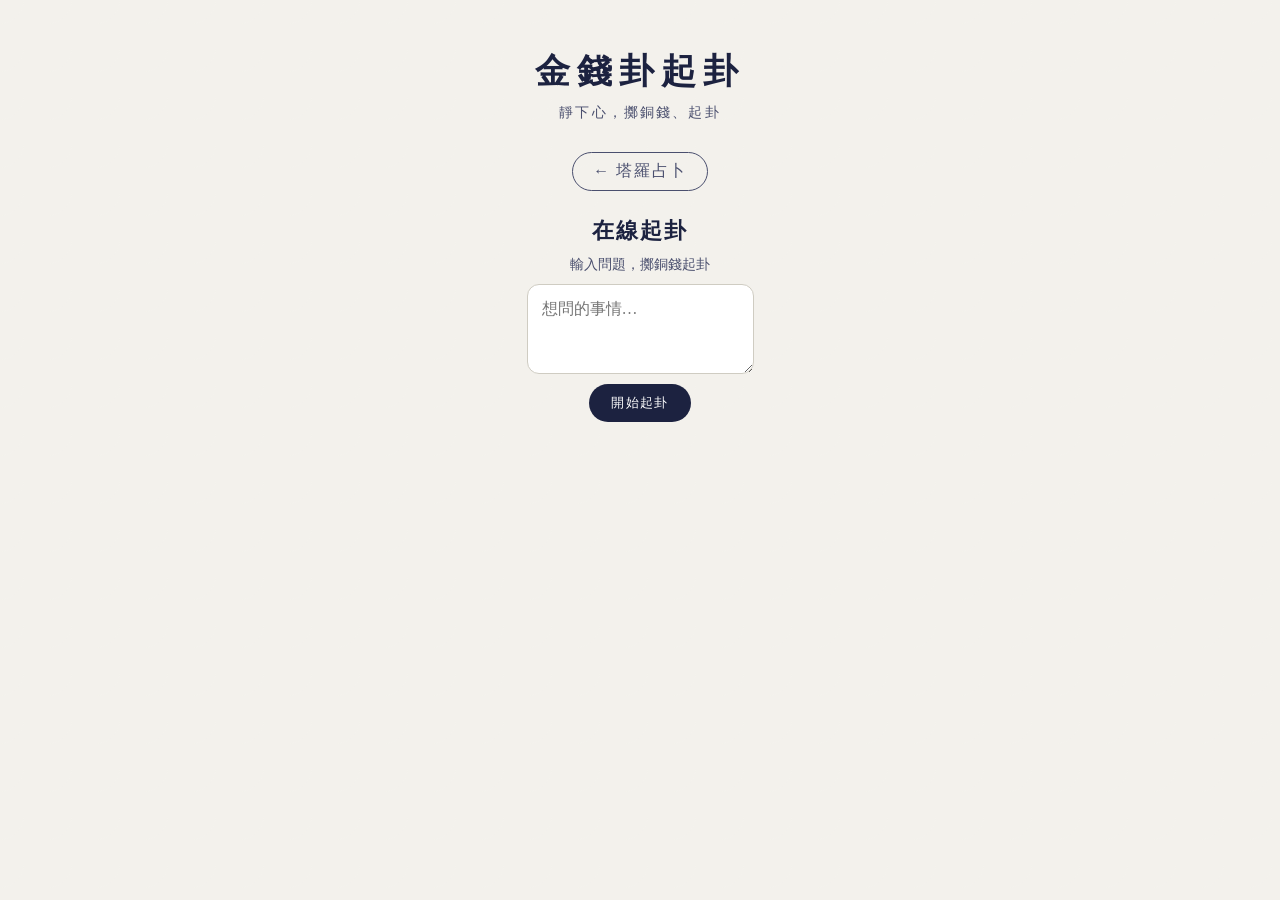
==== iching.html @ 3b67a800 "Split tarot and I-Ching into separate pages with a jump button 塔羅/易經 are distinct features, so give " ====
<!DOCTYPE html>
<html lang="zh-Hant">
<head>
<meta charset="UTF-8" />
<meta name="viewport" content="width=device-width, initial-scale=1.0" />
<title>金錢卦起卦</title>
<link rel="stylesheet" href="css/style.css" />
</head>
<body>

  <header class="site-header">
    <h1 class="site-title">金錢卦起卦</h1>
    <p class="site-subtitle">靜下心，擲銅錢、起卦</p>
    <a href="index.html" class="mode-btn page-switch">← 塔羅占卜</a>
  </header>

  <main class="table" id="iching-section">

    <div id="iching-form">
      <section class="iching-input">
        <h2 class="section-heading">在線起卦</h2>
        <p class="iching-hint">輸入問題，擲銅錢起卦</p>
        <textarea id="iching-question" class="iching-textarea" placeholder="想問的事情…" maxlength="80"></textarea>
        <button id="btn-iching-cast" class="tool-btn" type="button">開始起卦</button>
      </section>
    </div>

    <section id="iching-result" class="iching-result hidden"></section>

  </main>

  <script src="js/iching-data.js"></script>
  <script src="js/iching.js"></script>
</body>
</html>
---- css/style.css ----
:root {
  --bg: #f3f1ec;
  --ink: #1c2240;
  --ink-soft: #4a4f6e;
  --gold: #b8923f;
  --card-w: 90px;
  --card-h: 153px;
}

* { box-sizing: border-box; }

body {
  margin: 0;
  min-height: 100vh;
  background-color: var(--bg);
  background-image:
    radial-gradient(circle at 0 0, transparent 23px, var(--bg) 24px),
    radial-gradient(circle at 48px 48px, transparent 23px, var(--bg) 24px),
    radial-gradient(circle at 0 48px, transparent 23px, var(--bg) 24px),
    radial-gradient(circle at 48px 0, transparent 23px, var(--bg) 24px);
  background-size: 48px 48px;
  background-color: #eae7df;
  color: var(--ink);
  font-family: "Noto Serif TC", "Georgia", serif;
  display: flex;
  flex-direction: column;
  align-items: center;
}

.site-header {
  text-align: center;
  margin-top: 48px;
}

.site-title {
  font-size: 2.2rem;
  letter-spacing: 0.2em;
  margin: 0;
}

.site-subtitle {
  color: var(--ink-soft);
  letter-spacing: 0.15em;
  font-size: 0.9rem;
  margin-top: 8px;
}

.table {
  width: 100%;
  max-width: 1100px;
  display: flex;
  flex-direction: column;
  align-items: center;
  padding: 24px 16px 80px;
}

.toolbar {
  display: flex;
  align-items: center;
  gap: 12px;
  margin: 32px 0;
  flex-wrap: wrap;
  justify-content: center;
}

.tool-btn {
  font-family: inherit;
  letter-spacing: 0.1em;
  background: var(--ink);
  color: #fff;
  border: none;
  padding: 10px 22px;
  border-radius: 999px;
  cursor: pointer;
  transition: transform 0.15s ease, background 0.15s ease;
}

.tool-btn:hover { background: var(--gold); }
.tool-btn:active { transform: scale(0.96); }
.tool-btn:disabled {
  background: #c9c7c0;
  cursor: not-allowed;
}

.draw-count {
  color: var(--ink-soft);
  font-size: 0.9rem;
  letter-spacing: 0.08em;
}

.deck-area {
  display: flex;
  flex-direction: column;
  align-items: center;
  min-height: 220px;
  justify-content: center;
}

.deck-stack {
  position: relative;
  width: var(--card-w);
  height: var(--card-h);
}

.deck-stack.hidden { display: none; }

.deck-stack .stack-card {
  position: absolute;
  top: 0; left: 0;
  width: var(--card-w);
  height: var(--card-h);
  border-radius: 8px;
  overflow: hidden;
  box-shadow: 0 2px 6px rgba(0,0,0,0.25);
  transition: transform 0.35s ease;
}

.deck-stack .stack-card img {
  width: 100%; height: 100%; object-fit: cover;
}

.deck-stack.shuffling .stack-card {
  animation: shuffle-jitter 0.25s ease-in-out infinite;
}

@keyframes shuffle-jitter {
  0%   { transform: translate(0, 0) rotate(0deg); }
  25%  { transform: translate(-6px, -3px) rotate(-4deg); }
  50%  { transform: translate(5px, 2px) rotate(3deg); }
  75%  { transform: translate(-4px, 3px) rotate(-2deg); }
  100% { transform: translate(0, 0) rotate(0deg); }
}

.deck-hint {
  margin-top: 18px;
  color: var(--ink-soft);
  font-size: 0.85rem;
  letter-spacing: 0.1em;
}

.fan-area {
  position: relative;
  width: 100%;
  height: 260px;
  margin: 24px 0 8px;
  display: flex;
  justify-content: center;
}

.fan-area.hidden { display: none; }

.fan-card {
  position: absolute;
  bottom: 0;
  left: 50%;
  width: var(--card-w);
  height: var(--card-h);
  margin-left: calc(var(--card-w) / -2);
  border-radius: 8px;
  overflow: hidden;
  box-shadow: 0 2px 5px rgba(0,0,0,0.2);
  cursor: pointer;
  transform-origin: bottom center;
  transition: transform 0.2s ease, box-shadow 0.2s ease;
  perspective: 800px;
}

.fan-card:hover {
  box-shadow: 0 6px 14px rgba(0,0,0,0.3);
  z-index: 50 !important;
}

.fan-card.drawn {
  pointer-events: none;
  opacity: 0;
  transition: opacity 0.3s ease;
}

.fan-card-inner {
  position: relative;
  width: 100%; height: 100%;
  transform-style: preserve-3d;
  transition: transform 0.6s ease;
}

.fan-card.flipping .fan-card-inner {
  transform: rotateY(180deg);
}

.fan-card-face {
  position: absolute;
  top: 0; left: 0;
  width: 100%; height: 100%;
  backface-visibility: hidden;
  border-radius: 8px;
  overflow: hidden;
}

.fan-card-face img { width: 100%; height: 100%; object-fit: cover; }

.fan-card-face.front { transform: rotateY(180deg); }

.drawn-area {
  width: 100%;
  margin-top: 40px;
  text-align: center;
}

.drawn-title {
  font-size: 1rem;
  letter-spacing: 0.2em;
  color: var(--ink-soft);
  font-weight: normal;
  margin-bottom: 16px;
}

.drawn-cards {
  display: flex;
  flex-wrap: wrap;
  gap: 18px;
  justify-content: center;
}

.drawn-card {
  width: 110px;
  text-align: center;
  animation: drawn-pop-in 0.4s ease;
}

.drawn-card img {
  width: 100%;
  border-radius: 8px;
  box-shadow: 0 3px 10px rgba(0,0,0,0.25);
}

.drawn-card .card-label {
  margin-top: 8px;
  font-size: 0.8rem;
  letter-spacing: 0.05em;
  color: var(--ink);
}

@keyframes drawn-pop-in {
  from { opacity: 0; transform: translateY(14px) scale(0.9); }
  to   { opacity: 1; transform: translateY(0) scale(1); }
}

@media (max-width: 600px) {
  :root { --card-w: 62px; --card-h: 106px; }

  .site-header { margin-top: 28px; }
  .site-title { font-size: 1.5rem; letter-spacing: 0.12em; }
  .site-subtitle { font-size: 0.78rem; }

  .table { padding: 12px 10px 56px; }

  .toolbar { gap: 8px; margin: 20px 0; }
  .tool-btn {
    padding: 11px 16px;
    font-size: 0.85rem;
    flex: 1 1 auto;
    min-width: 0;
  }
  .draw-count {
    width: 100%;
    text-align: center;
    order: 10;
    font-size: 0.8rem;
  }

  .fan-area { height: 190px; margin: 14px 0 4px; }

  .drawn-area { margin-top: 24px; }
  .drawn-cards { gap: 10px; }
  .drawn-card { width: 76px; }
  .drawn-card .card-label { font-size: 0.7rem; }
}

@media (max-width: 380px) {
  :root { --card-w: 50px; --card-h: 86px; }
  .fan-area { height: 150px; }
}

/* larger touch targets on touch devices, no hover state to rely on */
@media (hover: none) {
  .tool-btn { padding: 13px 20px; }
  .fan-card { touch-action: manipulation; }
}

/* ---- 金錢卦起卦 ---- */

.mode-btn {
  font-family: inherit;
  letter-spacing: 0.1em;
  background: transparent;
  color: var(--ink-soft);
  border: 1px solid var(--ink-soft);
  padding: 8px 20px;
  border-radius: 999px;
  cursor: pointer;
  transition: background 0.15s ease, color 0.15s ease;
}

.page-switch {
  display: inline-block;
  text-decoration: none;
  margin-top: 16px;
}

.page-switch:hover {
  background: var(--ink);
  color: #fff;
  border-color: var(--ink);
}

.iching-input {
  width: 100%;
  max-width: 480px;
  display: flex;
  flex-direction: column;
  align-items: center;
  text-align: center;
  gap: 10px;
}

.section-heading {
  margin: 0;
  font-size: 1.4rem;
  letter-spacing: 0.1em;
}

.iching-hint {
  color: var(--ink-soft);
  font-size: 0.85rem;
  margin: 0;
}

.iching-textarea {
  width: 100%;
  min-height: 90px;
  resize: vertical;
  font-family: inherit;
  font-size: 1rem;
  padding: 14px;
  border: 1px solid #cfccc2;
  border-radius: 12px;
  background: #fff;
  color: var(--ink);
}

.iching-result {
  width: 100%;
  max-width: 640px;
  margin-top: 32px;
  display: flex;
  flex-direction: column;
  gap: 24px;
}

.iching-result.hidden { display: none; }

.iching-summary { text-align: center; }
.iching-question, .iching-time {
  color: var(--ink-soft);
  font-size: 0.85rem;
  margin: 2px 0;
}
.iching-title {
  margin: 10px 0 0;
  font-size: 1.6rem;
  color: var(--gold);
  letter-spacing: 0.1em;
}

.yao-table {
  display: flex;
  flex-direction: column;
  border: 1px solid #cfccc2;
  border-radius: 12px;
  overflow: hidden;
  background: #fff;
}

.yao-row {
  display: grid;
  grid-template-columns: 56px 1fr 32px 1fr;
  align-items: center;
  padding: 10px 14px;
  border-bottom: 1px solid #ece9e0;
  gap: 8px;
}
.yao-row:last-child { border-bottom: none; }

.yao-row-header {
  font-size: 0.8rem;
  color: var(--ink-soft);
  letter-spacing: 0.1em;
}

.yao-label {
  font-size: 0.85rem;
  color: var(--ink-soft);
}

.yao-line {
  font-size: 1.1rem;
  letter-spacing: 2px;
}
.yao-line.yin { letter-spacing: normal; }
.yao-line.changed { color: var(--gold); }

.yao-mark {
  color: var(--gold);
  font-size: 0.9rem;
}

.yao-arrow {
  text-align: center;
  color: var(--ink-soft);
}

.iching-judgment {
  background: #fff;
  border: 1px solid #cfccc2;
  border-radius: 12px;
  padding: 16px 18px;
}
.judgment-rule {
  margin: 0 0 8px;
  color: var(--gold);
  font-size: 0.85rem;
  letter-spacing: 0.08em;
}
.judgment-text { margin: 6px 0; line-height: 1.6; }
.judgment-source {
  color: var(--ink-soft);
  font-size: 0.8rem;
  margin-right: 6px;
}

.gua-text-block {
  background: #fff;
  border: 1px solid #cfccc2;
  border-radius: 12px;
  padding: 16px 18px;
}
.gua-text-block h3 {
  margin: 0 0 10px;
  font-size: 1.05rem;
  letter-spacing: 0.05em;
}
.gua-ci { margin: 6px 0; line-height: 1.6; }

.yao-ci-list {
  margin: 10px 0 0;
  padding-left: 1.2em;
  line-height: 1.8;
}
.yao-ci-list li.changing {
  color: var(--gold);
  font-weight: bold;
}
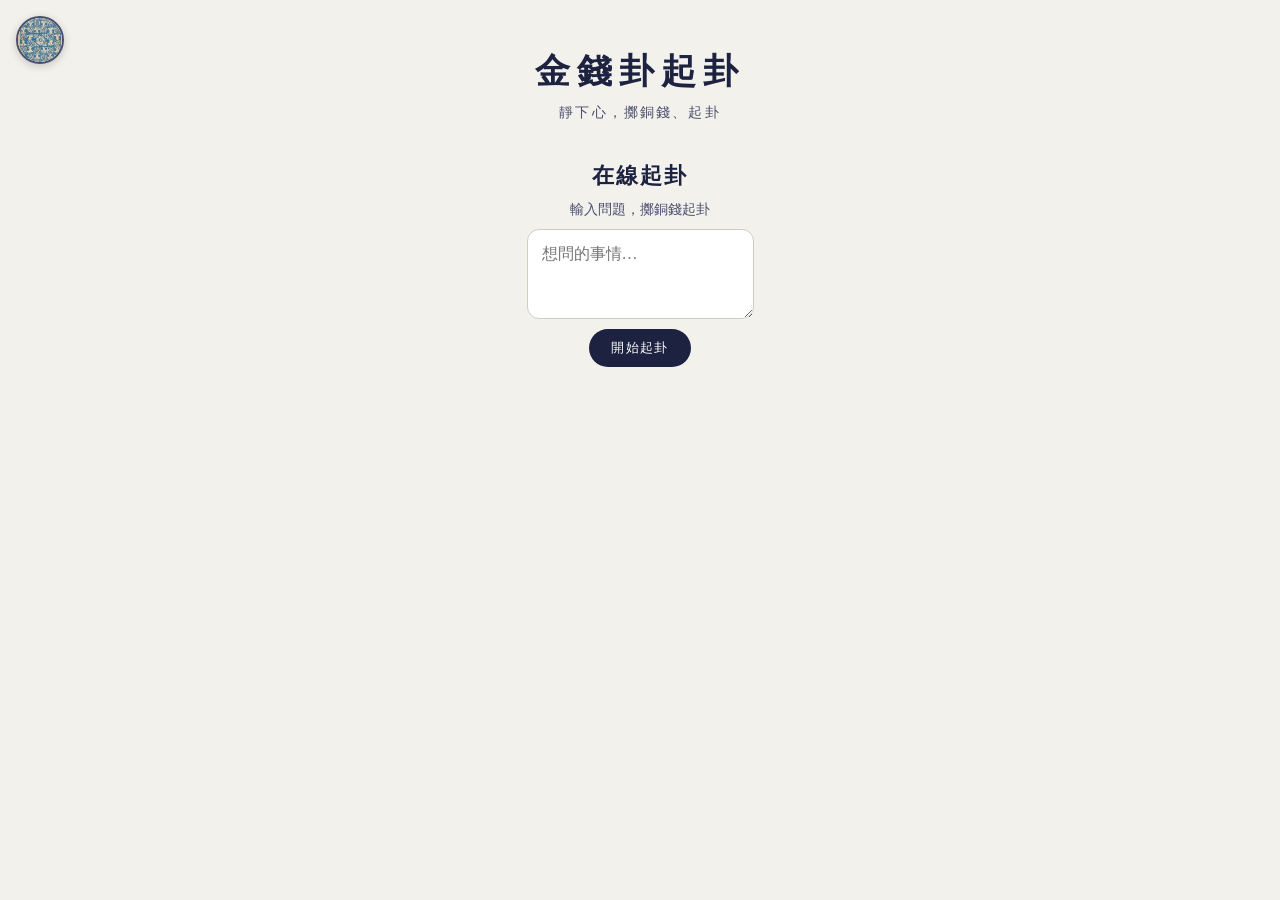
==== commit 32bf4613: "Replace page-switch pill with a small icon button, top-left 塔羅頁顯示銅錢圖示（跳去易經），易經頁顯示塔羅牌背圖示（跳回塔羅）， 固定在畫面" ====
--- a/iching.html
+++ b/iching.html
@@ -8,10 +8,13 @@
 </head>
 <body>
 
+  <a href="index.html" class="page-switch" title="塔羅占卜" aria-label="切換到塔羅占卜">
+    <img src="assets/images/塔羅牌/卡背/經典.jpg" alt="" class="page-switch-icon" />
+  </a>
+
   <header class="site-header">
     <h1 class="site-title">金錢卦起卦</h1>
     <p class="site-subtitle">靜下心，擲銅錢、起卦</p>
-    <a href="index.html" class="mode-btn page-switch">← 塔羅占卜</a>
   </header>
 
   <main class="table" id="iching-section">
--- a/css/style.css
+++ b/css/style.css
@@ -81,6 +81,43 @@
   background: #c9c7c0;
   cursor: not-allowed;
 }
+.tool-btn.active {
+  background: var(--gold);
+  box-shadow: 0 0 0 2px var(--ink) inset;
+}
+
+.tool-btn-secondary {
+  background: transparent;
+  color: var(--ink);
+  box-shadow: 0 0 0 1px var(--ink-soft) inset;
+}
+.tool-btn-secondary:hover { background: #e3e0d8; }
+
+.tarot-submode-switch {
+  display: flex;
+  gap: 10px;
+  margin-top: 28px;
+}
+
+.submode-btn {
+  font-family: inherit;
+  letter-spacing: 0.08em;
+  background: transparent;
+  color: var(--ink-soft);
+  border: none;
+  border-bottom: 2px solid transparent;
+  padding: 6px 4px;
+  cursor: pointer;
+  font-size: 0.95rem;
+}
+
+.submode-btn.active {
+  color: var(--ink);
+  border-bottom-color: var(--gold);
+  font-weight: bold;
+}
+
+.hidden { display: none !important; }
 
 .draw-count {
   color: var(--ink-soft);
@@ -100,7 +137,11 @@
   position: relative;
   width: var(--card-w);
   height: var(--card-h);
-}
+  cursor: grab;
+  touch-action: none;
+}
+
+.deck-stack:active { cursor: grabbing; }
 
 .deck-stack.hidden { display: none; }
 
@@ -200,6 +241,44 @@
 
 .fan-card-face.front { transform: rotateY(180deg); }
 
+.fan-area.fan-disabled .fan-card { pointer-events: none; opacity: 0.55; }
+
+/* 切牌：整副牌攤成一排可點選的牌背，點哪裡就從哪裡切開 */
+.cut-area {
+  width: 100%;
+  max-width: 900px;
+  min-height: 180px;
+  margin: 24px 0;
+  display: flex;
+  align-items: center;
+  justify-content: center;
+  flex-wrap: nowrap;
+  overflow-x: auto;
+  padding: 10px 0;
+}
+
+.cut-area.hidden { display: none; }
+
+.cut-card {
+  flex: 0 0 auto;
+  width: var(--card-w);
+  height: var(--card-h);
+  margin-left: calc(var(--card-w) * -0.78);
+  border-radius: 8px;
+  overflow: hidden;
+  box-shadow: 0 2px 5px rgba(0,0,0,0.2);
+  cursor: pointer;
+  transition: transform 0.15s ease;
+}
+
+.cut-card:first-child { margin-left: 0; }
+
+.cut-card:hover {
+  transform: translateY(-10px);
+}
+
+.cut-card img { width: 100%; height: 100%; object-fit: cover; }
+
 .drawn-area {
   width: 100%;
   margin-top: 40px;
@@ -240,6 +319,89 @@
   color: var(--ink);
 }
 
+.drawn-card.reversed .drawn-card-img { transform: rotate(180deg); }
+
+/* ---- 快速版 ---- */
+
+.quick-setup {
+  text-align: center;
+  margin-top: 40px;
+}
+
+.quick-setup-hint {
+  color: var(--ink-soft);
+  letter-spacing: 0.1em;
+  margin-bottom: 16px;
+}
+
+.quick-count-buttons {
+  display: flex;
+  gap: 10px;
+  justify-content: center;
+  margin-bottom: 18px;
+}
+
+.quick-count-btn {
+  font-family: inherit;
+  letter-spacing: 0.05em;
+  background: transparent;
+  color: var(--ink);
+  border: 1px solid var(--ink-soft);
+  padding: 8px 18px;
+  border-radius: 999px;
+  cursor: pointer;
+}
+
+.quick-count-btn.active {
+  background: var(--ink);
+  color: #fff;
+  border-color: var(--ink);
+}
+
+.quick-count-custom {
+  display: flex;
+  align-items: center;
+  justify-content: center;
+  gap: 10px;
+  color: var(--ink-soft);
+  font-size: 0.85rem;
+}
+
+.quick-count-custom input {
+  width: 60px;
+  padding: 6px 8px;
+  border-radius: 6px;
+  border: 1px solid var(--ink-soft);
+  font-family: inherit;
+  text-align: center;
+}
+
+.quick-table {
+  width: 100%;
+  display: flex;
+  flex-direction: column;
+  align-items: center;
+}
+
+.quick-table.hidden { display: none; }
+
+.quick-more-prompt {
+  margin-top: 24px;
+  text-align: center;
+  color: var(--ink-soft);
+}
+
+.quick-more-prompt.hidden { display: none; }
+
+.quick-more-prompt p { margin-bottom: 12px; }
+
+.quick-more-prompt .tool-btn { margin: 0 6px; }
+
+.quick-restart-btn {
+  display: block;
+  margin: 28px auto 0;
+}
+
 @keyframes drawn-pop-in {
   from { opacity: 0; transform: translateY(14px) scale(0.9); }
   to   { opacity: 1; transform: translateY(0) scale(1); }
@@ -254,12 +416,11 @@
 
   .table { padding: 12px 10px 56px; }
 
-  .toolbar { gap: 8px; margin: 20px 0; }
+  .toolbar { gap: 8px; margin: 20px 0; justify-content: center; }
   .tool-btn {
-    padding: 11px 16px;
+    padding: 11px 14px;
     font-size: 0.85rem;
-    flex: 1 1 auto;
-    min-width: 0;
+    flex: 0 0 auto;
   }
   .draw-count {
     width: 100%;
@@ -289,28 +450,32 @@
 
 /* ---- 金錢卦起卦 ---- */
 
-.mode-btn {
-  font-family: inherit;
-  letter-spacing: 0.1em;
-  background: transparent;
-  color: var(--ink-soft);
-  border: 1px solid var(--ink-soft);
-  padding: 8px 20px;
-  border-radius: 999px;
-  cursor: pointer;
-  transition: background 0.15s ease, color 0.15s ease;
-}
-
 .page-switch {
-  display: inline-block;
-  text-decoration: none;
-  margin-top: 16px;
+  position: fixed;
+  top: 16px;
+  left: 16px;
+  width: 48px;
+  height: 48px;
+  display: block;
+  border-radius: 50%;
+  overflow: hidden;
+  border: 2px solid var(--ink-soft);
+  box-shadow: 0 2px 8px rgba(0,0,0,0.2);
+  background: var(--bg);
+  transition: transform 0.15s ease, border-color 0.15s ease;
+  z-index: 50;
 }
 
 .page-switch:hover {
-  background: var(--ink);
-  color: #fff;
+  transform: scale(1.08);
   border-color: var(--ink);
+}
+
+.page-switch-icon {
+  width: 100%;
+  height: 100%;
+  object-fit: cover;
+  display: block;
 }
 
 .iching-input {
@@ -371,6 +536,91 @@
   color: var(--gold);
   letter-spacing: 0.1em;
 }
+.iching-title.pending {
+  font-size: 1.1rem;
+  color: var(--ink-soft);
+  letter-spacing: 0.2em;
+}
+.iching-title.transformed { margin-top: 12px; }
+
+.iching-stage { display: flex; flex-direction: column; align-items: center; }
+
+.iching-no-change {
+  margin: 10px 0 0;
+  color: var(--ink-soft);
+  font-size: 0.9rem;
+  letter-spacing: 0.1em;
+}
+
+@keyframes pop-in {
+  from { opacity: 0; transform: scale(0.85); }
+  60% { opacity: 1; transform: scale(1.05); }
+  to { opacity: 1; transform: scale(1); }
+}
+.pop-in { animation: pop-in 0.4s ease; }
+
+.coin-tray {
+  display: flex;
+  flex-direction: column;
+  align-items: center;
+  gap: 14px;
+  padding: 18px 0 6px;
+  transition: opacity 0.3s ease;
+}
+.coin-tray.fading { opacity: 0; }
+
+.coin-tray .coins-row {
+  display: flex;
+  gap: 18px;
+}
+
+.coin {
+  width: 52px;
+  height: 52px;
+  position: relative;
+  transform-style: preserve-3d;
+  transition: transform 0.4s ease;
+}
+.coin.spinning { animation: coin-spin 0.3s linear infinite; }
+@keyframes coin-spin {
+  from { transform: rotateY(0deg); }
+  to { transform: rotateY(360deg); }
+}
+
+.coin-face {
+  position: absolute;
+  inset: 0;
+  border-radius: 50%;
+  display: flex;
+  align-items: center;
+  justify-content: center;
+  backface-visibility: hidden;
+  font-size: 0.95rem;
+  letter-spacing: 0.05em;
+  border: 2px solid var(--gold);
+}
+.coin-face.front { background: #f4e3b2; color: var(--ink); }
+.coin-face.back {
+  background: var(--ink);
+  color: #f4e3b2;
+  transform: rotateY(180deg);
+}
+
+.toss-label {
+  margin: 0;
+  color: var(--ink-soft);
+  font-size: 0.85rem;
+  letter-spacing: 0.1em;
+  min-height: 1.2em;
+}
+
+.yao-line.pending { color: #c9c7c0; }
+
+@keyframes fade-in {
+  from { opacity: 0; transform: translateY(4px); }
+  to { opacity: 1; transform: translateY(0); }
+}
+.fade-in { animation: fade-in 0.35s ease; }
 
 .yao-table {
   display: flex;
@@ -450,13 +700,25 @@
   letter-spacing: 0.05em;
 }
 .gua-ci { margin: 6px 0; line-height: 1.6; }
+.gua-xiang {
+  margin: 0 0 6px;
+  line-height: 1.6;
+  color: var(--ink-soft);
+  font-size: 0.92rem;
+}
 
 .yao-ci-list {
   margin: 10px 0 0;
   padding-left: 1.2em;
-  line-height: 1.8;
-}
-.yao-ci-list li.changing {
+  line-height: 1.6;
+}
+.yao-ci-list li { margin-bottom: 8px; }
+.yao-ci-main { }
+.yao-ci-xiang {
+  color: var(--ink-soft);
+  font-size: 0.85rem;
+}
+.yao-ci-list li.changing .yao-ci-main {
   color: var(--gold);
   font-weight: bold;
 }
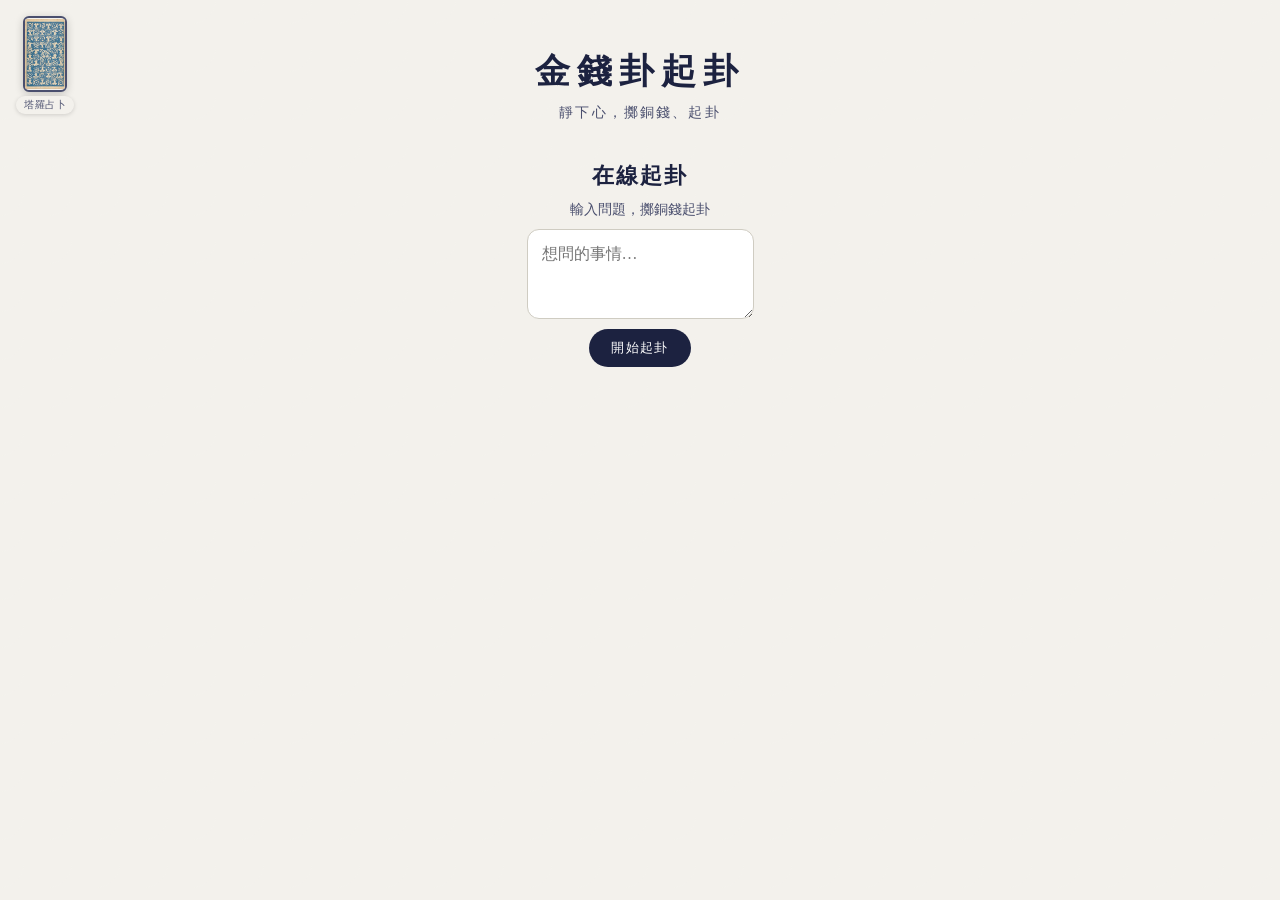
==== commit bbee7ab5: "Show the whole coin/card in the switch button, with a caption 銅錢按鈕改圓形+object-fit:contain，確保整顆銅錢不被裁切；" ====
--- a/iching.html
+++ b/iching.html
@@ -8,8 +8,9 @@
 </head>
 <body>
 
-  <a href="index.html" class="page-switch" title="塔羅占卜" aria-label="切換到塔羅占卜">
+  <a href="index.html" class="page-switch page-switch-tarot" title="塔羅占卜" aria-label="切換到塔羅占卜">
     <img src="assets/images/塔羅牌/卡背/經典.jpg" alt="" class="page-switch-icon" />
+    <span class="page-switch-label">塔羅占卜</span>
   </a>
 
   <header class="site-header">
--- a/css/style.css
+++ b/css/style.css
@@ -454,28 +454,50 @@
   position: fixed;
   top: 16px;
   left: 16px;
-  width: 48px;
-  height: 48px;
+  display: flex;
+  flex-direction: column;
+  align-items: center;
+  gap: 4px;
+  text-decoration: none;
+  z-index: 50;
+  transition: transform 0.15s ease;
+}
+
+.page-switch:hover {
+  transform: scale(1.06);
+}
+
+.page-switch-icon {
   display: block;
+  box-sizing: border-box;
+  border: 2px solid var(--ink-soft);
+  background: var(--bg);
+  box-shadow: 0 2px 8px rgba(0,0,0,0.2);
+}
+
+.page-switch-coin .page-switch-icon {
+  width: 52px;
+  height: 52px;
   border-radius: 50%;
-  overflow: hidden;
-  border: 2px solid var(--ink-soft);
-  box-shadow: 0 2px 8px rgba(0,0,0,0.2);
+  object-fit: contain;
+}
+
+.page-switch-tarot .page-switch-icon {
+  width: 44px;
+  height: 76px;
+  border-radius: 6px;
+  object-fit: contain;
+}
+
+.page-switch-label {
+  font-size: 0.65rem;
+  letter-spacing: 0.05em;
+  color: var(--ink-soft);
   background: var(--bg);
-  transition: transform 0.15s ease, border-color 0.15s ease;
-  z-index: 50;
-}
-
-.page-switch:hover {
-  transform: scale(1.08);
-  border-color: var(--ink);
-}
-
-.page-switch-icon {
-  width: 100%;
-  height: 100%;
-  object-fit: cover;
-  display: block;
+  padding: 2px 8px;
+  border-radius: 999px;
+  white-space: nowrap;
+  box-shadow: 0 1px 4px rgba(0,0,0,0.15);
 }
 
 .iching-input {
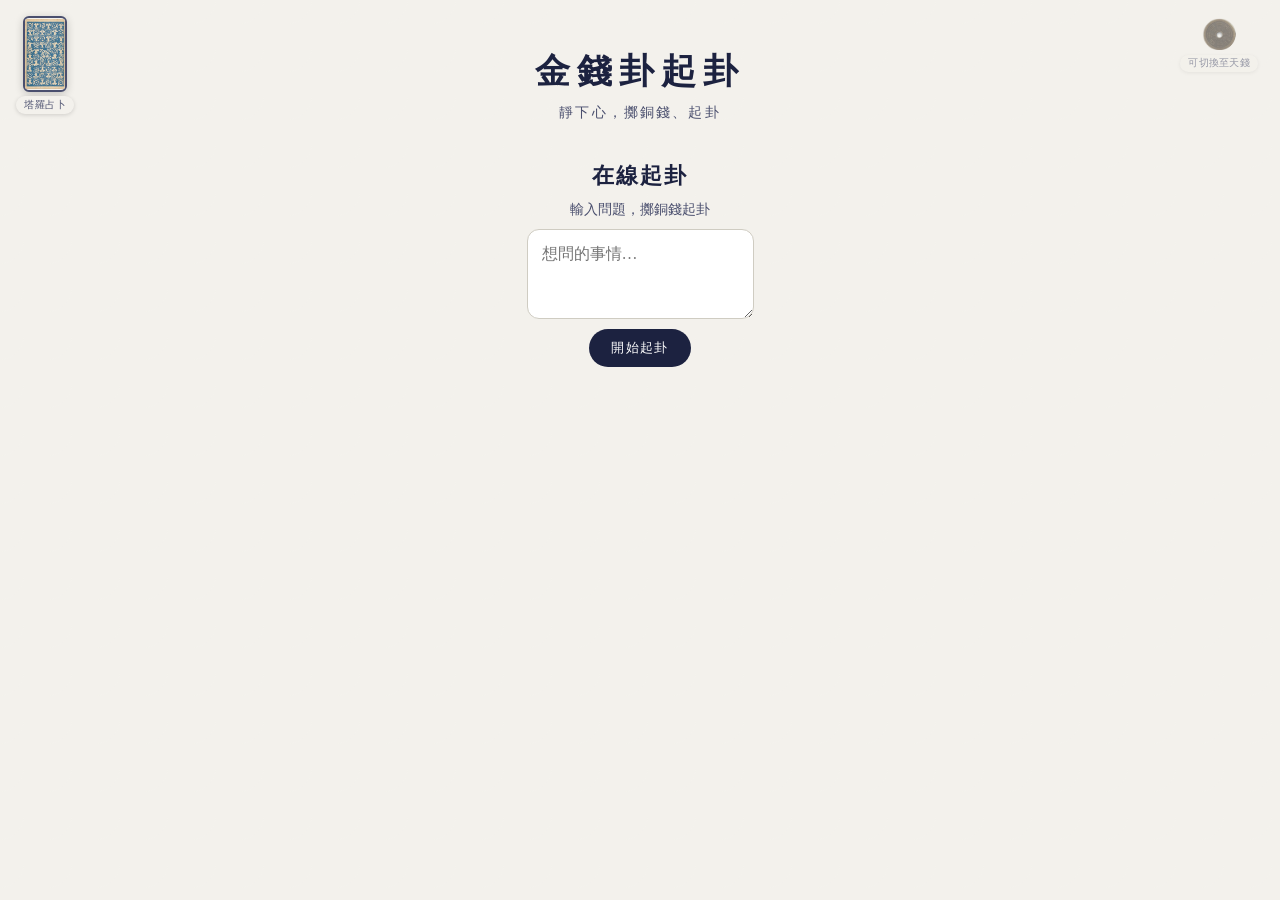
==== commit ea114acb: "Use real coin images in the casting animation, with a low-key style toggle Replaces the CSS placehol" ====
--- a/iching.html
+++ b/iching.html
@@ -12,6 +12,11 @@
     <img src="assets/images/塔羅牌/卡背/經典.jpg" alt="" class="page-switch-icon" />
     <span class="page-switch-label">塔羅占卜</span>
   </a>
+
+  <button type="button" id="coin-style-toggle" class="coin-style-toggle" title="切換銅錢樣式（自動依時間選好，這裡可自行覆蓋）">
+    <img id="coin-style-toggle-icon" src="assets/iching/coins/地錢-正面-八卦-圓形去背.png" alt="" class="coin-style-toggle-icon" />
+    <span id="coin-style-toggle-label" class="coin-style-toggle-label">可切換至天錢</span>
+  </button>
 
   <header class="site-header">
     <h1 class="site-title">金錢卦起卦</h1>
--- a/css/style.css
+++ b/css/style.css
@@ -522,6 +522,47 @@
   margin: 0;
 }
 
+/* 天錢/地錢手動切換：低調放右側，預設已自動選好，不是必選步驟 */
+.coin-style-toggle {
+  position: fixed;
+  top: 16px;
+  right: 16px;
+  display: flex;
+  flex-direction: column;
+  align-items: center;
+  gap: 4px;
+  background: none;
+  border: none;
+  cursor: pointer;
+  z-index: 50;
+  opacity: 0.55;
+  transition: opacity 0.15s ease, transform 0.15s ease;
+}
+
+.coin-style-toggle:hover {
+  opacity: 1;
+  transform: scale(1.06);
+}
+
+.coin-style-toggle-icon {
+  display: block;
+  width: 34px;
+  height: 34px;
+  border-radius: 50%;
+  object-fit: contain;
+}
+
+.coin-style-toggle-label {
+  font-size: 0.6rem;
+  letter-spacing: 0.03em;
+  color: var(--ink-soft);
+  background: var(--bg);
+  padding: 2px 8px;
+  border-radius: 999px;
+  white-space: nowrap;
+  box-shadow: 0 1px 4px rgba(0,0,0,0.12);
+}
+
 .iching-textarea {
   width: 100%;
   min-height: 90px;
@@ -612,21 +653,14 @@
 .coin-face {
   position: absolute;
   inset: 0;
+  width: 100%;
+  height: 100%;
   border-radius: 50%;
-  display: flex;
-  align-items: center;
-  justify-content: center;
+  object-fit: cover;
   backface-visibility: hidden;
-  font-size: 0.95rem;
-  letter-spacing: 0.05em;
-  border: 2px solid var(--gold);
-}
-.coin-face.front { background: #f4e3b2; color: var(--ink); }
-.coin-face.back {
-  background: var(--ink);
-  color: #f4e3b2;
-  transform: rotateY(180deg);
-}
+  box-shadow: 0 0 0 1px rgba(184, 146, 63, 0.4);
+}
+.coin-face.back { transform: rotateY(180deg); }
 
 .toss-label {
   margin: 0;
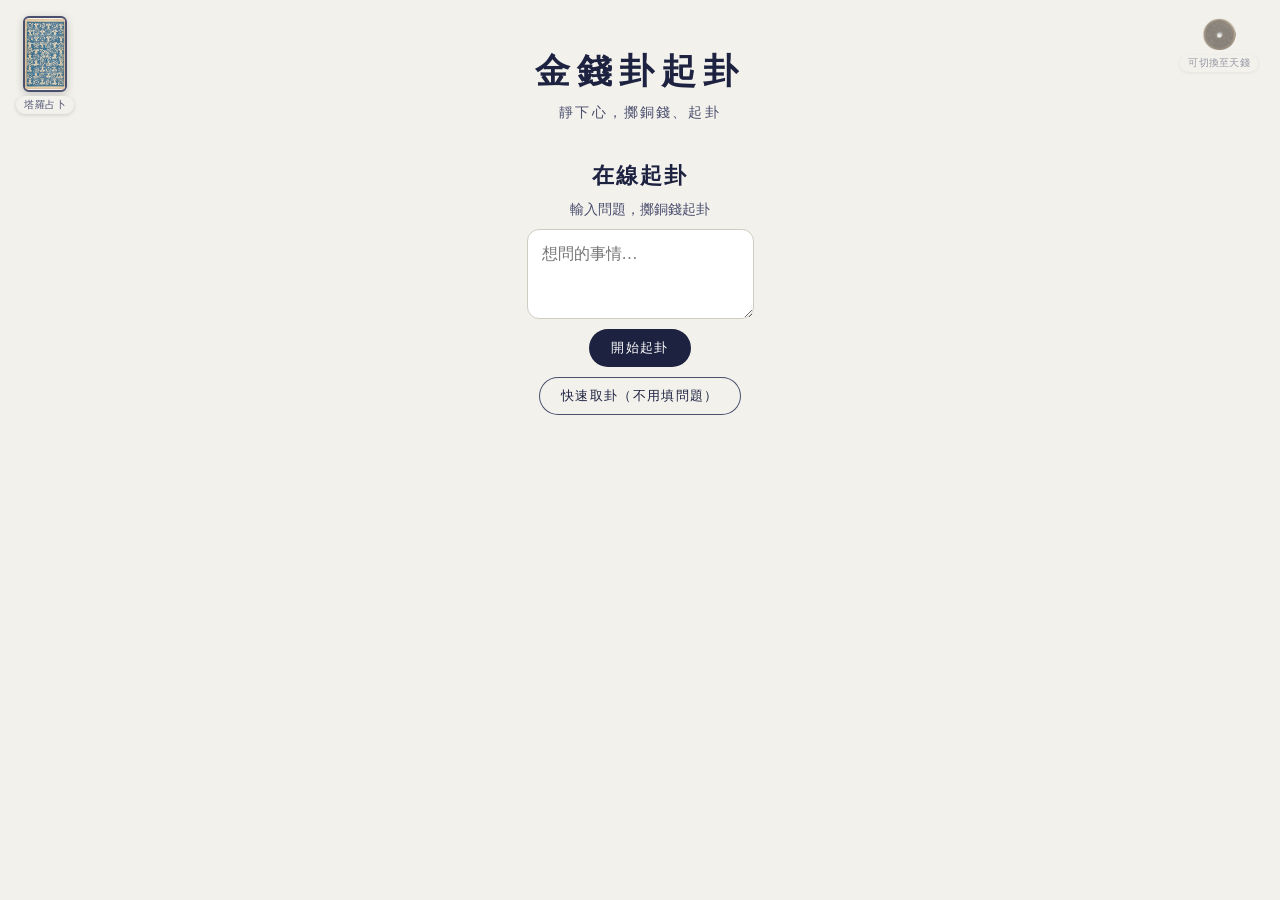
==== commit 62cd2bbf: "Add quick-cast shortcut, show hexagram names in the table header, dev test keywords - 快速取卦 button be" ====
--- a/iching.html
+++ b/iching.html
@@ -31,6 +31,7 @@
         <p class="iching-hint">輸入問題，擲銅錢起卦</p>
         <textarea id="iching-question" class="iching-textarea" placeholder="想問的事情…" maxlength="80"></textarea>
         <button id="btn-iching-cast" class="tool-btn" type="button">開始起卦</button>
+        <button id="btn-iching-quick-cast" class="tool-btn tool-btn-secondary" type="button">快速取卦（不用填問題）</button>
       </section>
     </div>
 
--- a/css/style.css
+++ b/css/style.css
@@ -12,6 +12,7 @@
 body {
   margin: 0;
   min-height: 100vh;
+  overflow-x: hidden;
   background-color: var(--bg);
   background-image:
     radial-gradient(circle at 0 0, transparent 23px, var(--bg) 24px),
@@ -470,9 +471,6 @@
 .page-switch-icon {
   display: block;
   box-sizing: border-box;
-  border: 2px solid var(--ink-soft);
-  background: var(--bg);
-  box-shadow: 0 2px 8px rgba(0,0,0,0.2);
 }
 
 .page-switch-coin .page-switch-icon {
@@ -487,6 +485,9 @@
   height: 76px;
   border-radius: 6px;
   object-fit: contain;
+  border: 2px solid var(--ink-soft);
+  background: var(--bg);
+  box-shadow: 0 2px 8px rgba(0,0,0,0.2);
 }
 
 .page-switch-label {
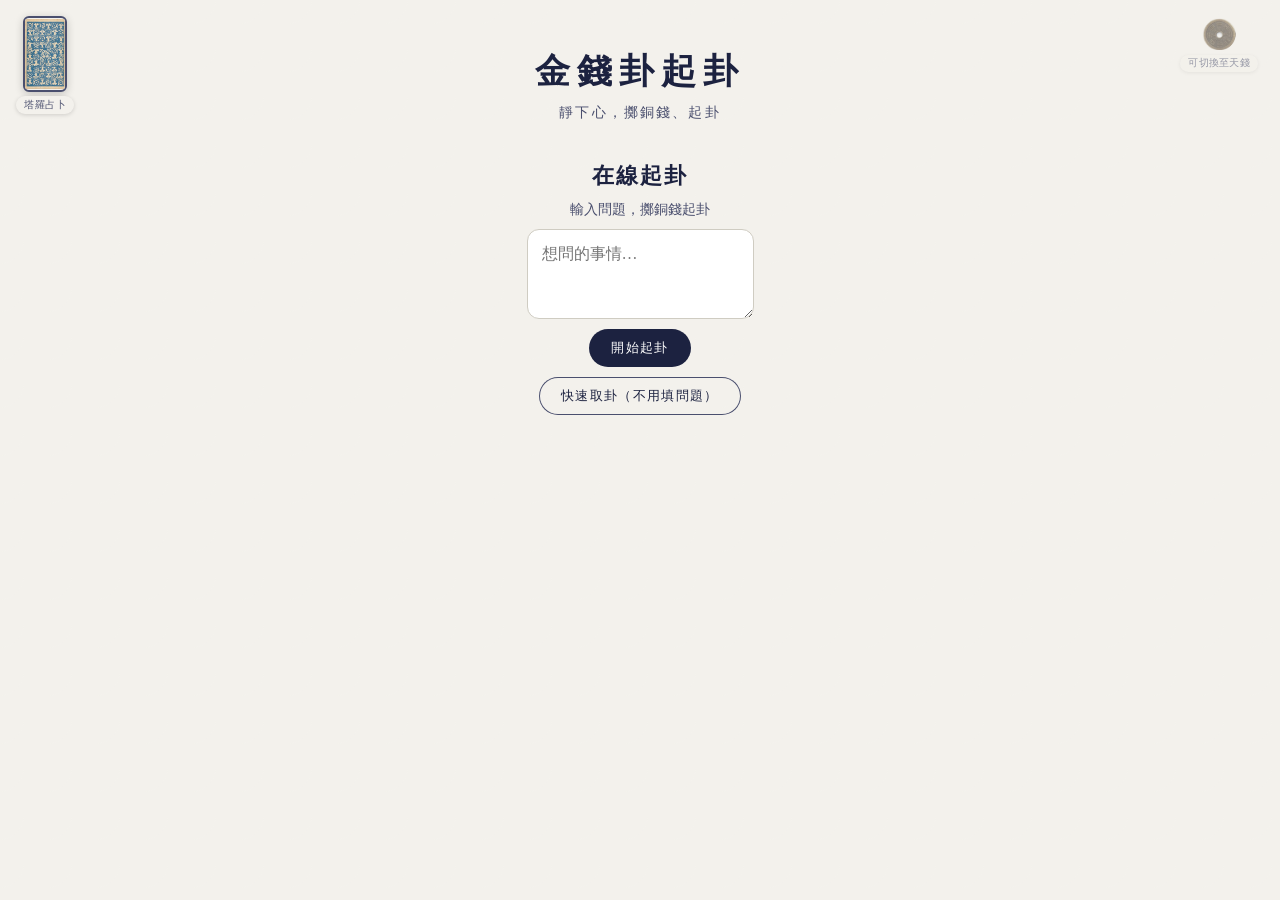
==== commit ba216f6e: "Add casting-method picker, step-by-step manual casting, AI prompt panel - 開始起卦 now opens a bottom sh" ====
--- a/iching.html
+++ b/iching.html
@@ -35,6 +35,8 @@
       </section>
     </div>
 
+    <section id="manual-cast-section" class="iching-result manual-cast-section hidden"></section>
+
     <section id="iching-result" class="iching-result hidden"></section>
 
   </main>
--- a/css/style.css
+++ b/css/style.css
@@ -779,3 +779,218 @@
   color: var(--gold);
   font-weight: bold;
 }
+
+/* ---- 底部彈出面板（起卦方式選擇／AI解卦提示詞共用） ---- */
+
+.sheet-overlay {
+  position: fixed;
+  inset: 0;
+  background: rgba(28, 34, 64, 0);
+  display: flex;
+  align-items: flex-end;
+  justify-content: center;
+  z-index: 100;
+  opacity: 0;
+  pointer-events: none;
+  transition: opacity 0.2s ease, background 0.2s ease;
+}
+.sheet-overlay.open {
+  background: rgba(28, 34, 64, 0.45);
+  opacity: 1;
+  pointer-events: auto;
+}
+
+.sheet-panel {
+  width: 100%;
+  max-width: 480px;
+  max-height: 85vh;
+  overflow-y: auto;
+  background: var(--bg);
+  border-radius: 20px 20px 0 0;
+  padding: 20px 20px calc(20px + env(safe-area-inset-bottom, 0px));
+  box-shadow: 0 -4px 24px rgba(0, 0, 0, 0.25);
+  transform: translateY(100%);
+  transition: transform 0.25s ease;
+}
+.sheet-overlay.open .sheet-panel {
+  transform: translateY(0);
+}
+
+.sheet-title {
+  margin: 0 0 14px;
+  text-align: center;
+  font-size: 1.1rem;
+  letter-spacing: 0.1em;
+}
+
+.sheet-cancel {
+  display: block;
+  width: 100%;
+  margin-top: 8px;
+  background: none;
+  border: none;
+  color: var(--ink-soft);
+  font-family: inherit;
+  font-size: 0.9rem;
+  padding: 10px;
+  cursor: pointer;
+}
+
+.cast-method-option {
+  display: flex;
+  align-items: center;
+  gap: 14px;
+  width: 100%;
+  text-align: left;
+  background: #fff;
+  border: 1px solid #cfccc2;
+  border-radius: 14px;
+  padding: 14px 16px;
+  margin-bottom: 10px;
+  cursor: pointer;
+  font-family: inherit;
+  transition: border-color 0.15s ease, background 0.15s ease;
+}
+.cast-method-option:hover { border-color: var(--gold); background: #fffaf0; }
+
+.cast-method-icon { font-size: 1.6rem; }
+
+.cast-method-text { display: flex; flex-direction: column; gap: 2px; }
+.cast-method-name { font-size: 1rem; letter-spacing: 0.05em; color: var(--ink); }
+.cast-method-desc { font-size: 0.8rem; color: var(--ink-soft); }
+
+/* ---- 逐爻投擲 ---- */
+
+.manual-cast-section {
+  display: flex;
+  flex-direction: column;
+  align-items: center;
+  gap: 16px;
+}
+
+.forming-list {
+  width: 100%;
+  max-width: 360px;
+  background: #fff;
+  border: 1px solid #cfccc2;
+  border-radius: 12px;
+  padding: 6px 16px;
+}
+
+.forming-title {
+  text-align: center;
+  color: var(--ink-soft);
+  font-size: 0.85rem;
+  letter-spacing: 0.1em;
+  margin: 10px 0;
+}
+
+.forming-row {
+  display: grid;
+  grid-template-columns: 56px 1fr 90px;
+  align-items: center;
+  gap: 8px;
+  padding: 8px 0;
+  border-bottom: 1px solid #ece9e0;
+}
+.forming-row:last-child { border-bottom: none; }
+
+.forming-label {
+  font-size: 0.85rem;
+  color: var(--ink-soft);
+}
+
+.forming-icon {
+  font-size: 1.1rem;
+  letter-spacing: 2px;
+}
+
+.forming-state {
+  font-size: 0.85rem;
+  text-align: right;
+}
+.forming-state.unrevealed { color: #c9c7c0; }
+.forming-state.yin, .forming-icon.yin { color: #c0472f; }
+.forming-state.yang, .forming-icon.yang { color: var(--ink); }
+.forming-state.changing { font-weight: bold; }
+
+.forming-badge {
+  display: inline-block;
+  font-size: 0.65rem;
+  color: var(--gold);
+  border: 1px solid var(--gold);
+  border-radius: 999px;
+  padding: 0 5px;
+  margin-left: 2px;
+  vertical-align: middle;
+}
+
+.manual-result-card {
+  width: 100%;
+  max-width: 360px;
+  display: flex;
+  flex-direction: column;
+  align-items: center;
+  gap: 14px;
+  background: #fff;
+  border: 1px solid #cfccc2;
+  border-radius: 14px;
+  padding: 20px;
+}
+
+.manual-result-coins { gap: 10px; }
+.coin-thumb {
+  width: 40px;
+  height: 40px;
+  border-radius: 50%;
+  object-fit: cover;
+  box-shadow: 0 0 0 1px rgba(184, 146, 63, 0.4);
+}
+
+/* ---- AI解卦提示詞 ---- */
+
+.ai-prompt-btn { margin-top: 12px; }
+
+.ai-prompt-preview {
+  width: 100%;
+  min-height: 260px;
+  font-family: inherit;
+  font-size: 0.8rem;
+  line-height: 1.6;
+  padding: 12px;
+  border: 1px solid #cfccc2;
+  border-radius: 10px;
+  background: #fff;
+  color: var(--ink);
+  resize: vertical;
+  white-space: pre-wrap;
+  margin-bottom: 14px;
+}
+
+.ai-prompt-actions {
+  display: flex;
+  gap: 10px;
+}
+.ai-prompt-actions .tool-btn { flex: 1; padding: 10px 12px; }
+
+.iching-toast {
+  position: fixed;
+  left: 50%;
+  bottom: 32px;
+  transform: translate(-50%, 12px);
+  background: var(--ink);
+  color: #fff;
+  padding: 10px 18px;
+  border-radius: 999px;
+  font-size: 0.85rem;
+  box-shadow: 0 4px 16px rgba(0, 0, 0, 0.25);
+  opacity: 0;
+  transition: opacity 0.25s ease, transform 0.25s ease;
+  z-index: 200;
+  max-width: 90vw;
+  text-align: center;
+}
+.iching-toast.show {
+  opacity: 1;
+  transform: translate(-50%, 0);
+}
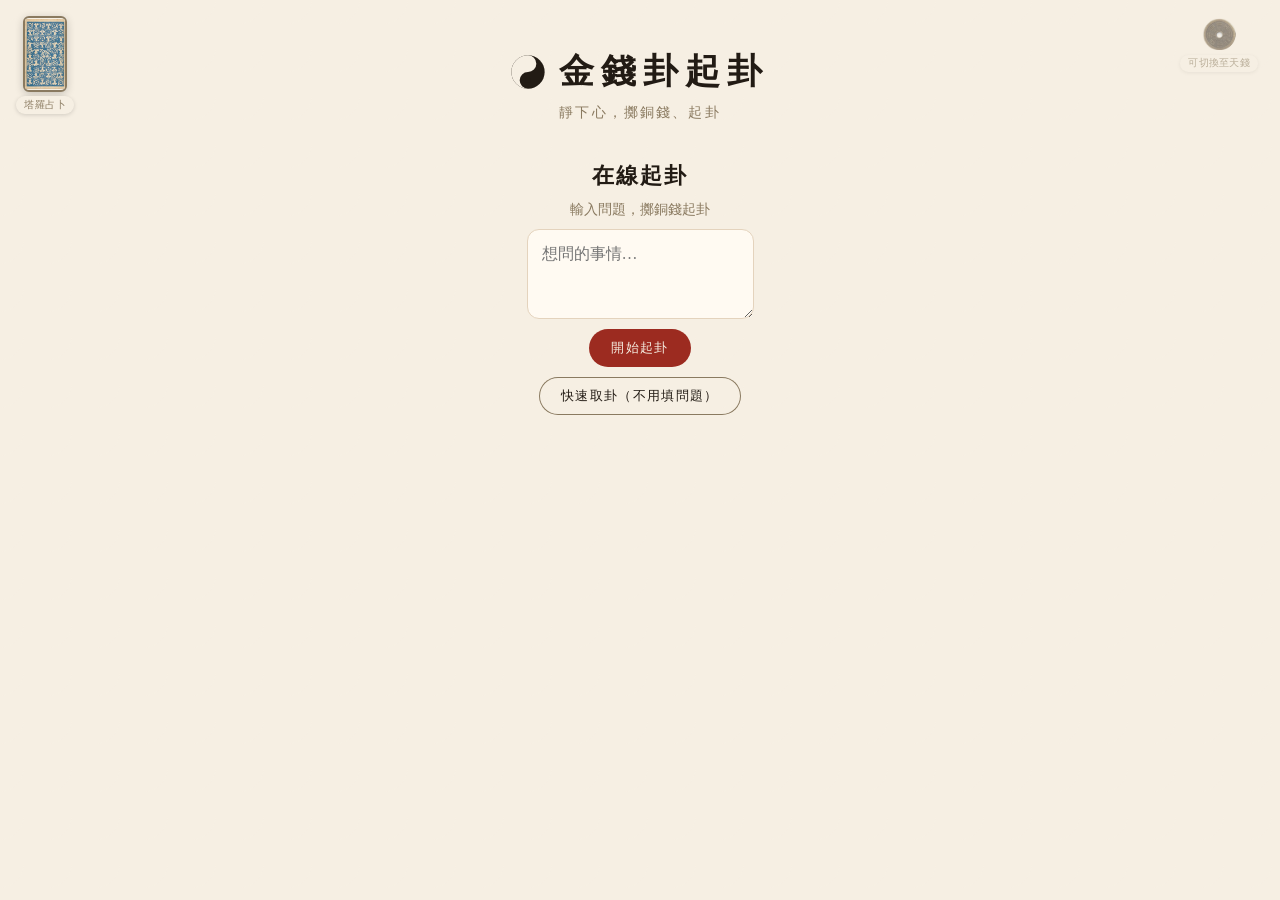
==== commit 11c98636: "Give tarot and iching pages distinct themes: midnight violet/gold starfield vs. Chinese red/gold wit" ====
--- a/iching.html
+++ b/iching.html
@@ -6,7 +6,7 @@
 <title>金錢卦起卦</title>
 <link rel="stylesheet" href="css/style.css" />
 </head>
-<body>
+<body class="theme-iching">
 
   <a href="index.html" class="page-switch page-switch-tarot" title="塔羅占卜" aria-label="切換到塔羅占卜">
     <img src="assets/images/塔羅牌/卡背/經典.jpg" alt="" class="page-switch-icon" />
@@ -19,7 +19,15 @@
   </button>
 
   <header class="site-header">
-    <h1 class="site-title">金錢卦起卦</h1>
+    <div class="taiji-header">
+      <svg viewBox="0 0 200 200" width="34" height="34" role="img" aria-label="太極圖">
+        <circle cx="100" cy="100" r="98" fill="#221b14"/>
+        <path d="M100,2 A49,49 0 0,1 100,100 A49,49 0 0,0 100,198 A98,98 0 0,1 100,2 Z" fill="#f6efe3"/>
+        <circle cx="100" cy="51" r="16" fill="#f6efe3"/>
+        <circle cx="100" cy="149" r="16" fill="#221b14"/>
+      </svg>
+      <h1 class="site-title">金錢卦起卦</h1>
+    </div>
     <p class="site-subtitle">靜下心，擲銅錢、起卦</p>
   </header>
 
--- a/css/style.css
+++ b/css/style.css
@@ -1,26 +1,62 @@
 :root {
   --bg: #f3f1ec;
+  --bg-fleck: #eae7df;
   --ink: #1c2240;
   --ink-soft: #4a4f6e;
   --gold: #b8923f;
+  --gold-hover: #a07f36;
+  --on-accent: #fff;
   --card-w: 90px;
   --card-h: 153px;
 }
 
+/* ---- 主題：塔羅（午夜紫金神秘） ---- */
+body.theme-tarot {
+  --bg: #1f1a33;
+  --bg-fleck: #1f1a33;
+  --ink: #efe8f7;
+  --ink-soft: #b7a9d9;
+  --gold: #d4af6a;
+  --gold-hover: #e4c589;
+  --on-accent: #1f1a33;
+  background-image: none;
+}
+
+/* ---- 主題：易經（中國紅金＋太極） ---- */
+body.theme-iching {
+  --bg: #f6efe3;
+  --bg-fleck: #ece0ca;
+  --ink: #221b14;
+  --ink-soft: #8a7a60;
+  --gold: #9c2b20;
+  --gold-hover: #7e2117;
+  --trim-gold: #b8923f;
+  --on-accent: #f6efe3;
+}
+
 * { box-sizing: border-box; }
+
+/* 牌桌上的圖都是互動用的，不要讓瀏覽器原生的「拖圖片」或選字跳出來搗亂 */
+.deck-stack img,
+.fan-card img,
+.cut-card img,
+.drawn-card img {
+  -webkit-user-drag: none;
+  user-select: none;
+  -webkit-user-select: none;
+}
 
 body {
   margin: 0;
   min-height: 100vh;
   overflow-x: hidden;
-  background-color: var(--bg);
+  background-color: var(--bg-fleck);
   background-image:
     radial-gradient(circle at 0 0, transparent 23px, var(--bg) 24px),
     radial-gradient(circle at 48px 48px, transparent 23px, var(--bg) 24px),
     radial-gradient(circle at 0 48px, transparent 23px, var(--bg) 24px),
     radial-gradient(circle at 48px 0, transparent 23px, var(--bg) 24px);
   background-size: 48px 48px;
-  background-color: #eae7df;
   color: var(--ink);
   font-family: "Noto Serif TC", "Georgia", serif;
   display: flex;
@@ -55,20 +91,25 @@
   padding: 24px 16px 80px;
 }
 
+/* 工具列固定收在畫面左側一欄（手機跟桌面都是），省下來的版面都讓給牌本身，
+   比照望遠鏡那種「工具在旁邊、牌是主角」的版面配置；問題輸入/快速抽牌結果
+   畫面不會出現 .toolbar，所以這裡不用額外排除 */
 .toolbar {
-  display: flex;
-  align-items: center;
-  gap: 12px;
-  margin: 32px 0;
-  flex-wrap: wrap;
-  justify-content: center;
+  position: fixed;
+  left: 10px;
+  top: 104px;
+  display: flex;
+  flex-direction: column;
+  align-items: center;
+  gap: 8px;
+  z-index: 40;
 }
 
 .tool-btn {
   font-family: inherit;
   letter-spacing: 0.1em;
-  background: var(--ink);
-  color: #fff;
+  background: var(--gold);
+  color: var(--on-accent);
   border: none;
   padding: 10px 22px;
   border-radius: 999px;
@@ -76,7 +117,7 @@
   transition: transform 0.15s ease, background 0.15s ease;
 }
 
-.tool-btn:hover { background: var(--gold); }
+.tool-btn:hover { background: var(--gold-hover); }
 .tool-btn:active { transform: scale(0.96); }
 .tool-btn:disabled {
   background: #c9c7c0;
@@ -93,6 +134,65 @@
   box-shadow: 0 0 0 1px var(--ink-soft) inset;
 }
 .tool-btn-secondary:hover { background: #e3e0d8; }
+body.theme-tarot .tool-btn-secondary:hover { background: rgba(255, 255, 255, 0.08); }
+
+.tool-btn-icon {
+  width: 32px;
+  height: 32px;
+  padding: 0;
+  display: inline-flex;
+  align-items: center;
+  justify-content: center;
+}
+
+.tool-btn-icon svg {
+  display: block;
+  width: 15px;
+  height: 15px;
+}
+
+.toolbar .draw-count {
+  text-align: center;
+  line-height: 1.2;
+  font-size: 0.66rem;
+}
+
+/* 回到主選單用房子符號，跟上面其他圖示按鈕一樣大小，但底色用白的跟其他深色
+   圖示區分出來，一看就知道是跳出去的動作 */
+#btn-table-back {
+  background: rgba(255, 255, 255, 0.14);
+  color: var(--ink);
+}
+#btn-table-back:hover { background: rgba(255, 255, 255, 0.22); }
+/* 房子符號本身占圓圈的比例拉大一點，比其他工具圖示更明顯、好辨識 */
+#btn-table-back svg {
+  width: 20px;
+  height: 20px;
+}
+
+/* 工具列固定在左側，牌桌本身的內容要讓出這塊寬度，不然會疊在工具列下面 */
+#tarot-table-section:not(.quick-result-mode) {
+  padding-left: 56px;
+}
+
+/* 手機長按圖示按鈕時跳出的文字說明（桌面版靠 title 屬性的原生提示就夠了） */
+.icon-btn-tooltip {
+  position: fixed;
+  transform: translate(-50%, -100%);
+  background: rgba(20, 16, 30, 0.92);
+  color: #fff;
+  padding: 6px 12px;
+  border-radius: 6px;
+  font-size: 0.8rem;
+  letter-spacing: 0.05em;
+  white-space: nowrap;
+  z-index: 9999;
+  opacity: 0;
+  transition: opacity 0.15s ease;
+  pointer-events: none;
+}
+
+.icon-btn-tooltip.show { opacity: 1; }
 
 .tarot-submode-switch {
   display: flex;
@@ -209,7 +309,6 @@
 
 .fan-card:hover {
   box-shadow: 0 6px 14px rgba(0,0,0,0.3);
-  z-index: 50 !important;
 }
 
 .fan-card.drawn {
@@ -246,36 +345,35 @@
 
 /* 切牌：整副牌攤成一排可點選的牌背，點哪裡就從哪裡切開 */
 .cut-area {
-  width: 100%;
-  max-width: 900px;
+  position: relative;
+  width: 100%;
   min-height: 180px;
   margin: 24px 0;
-  display: flex;
-  align-items: center;
-  justify-content: center;
-  flex-wrap: nowrap;
-  overflow-x: auto;
   padding: 10px 0;
 }
 
 .cut-area.hidden { display: none; }
 
 .cut-card {
-  flex: 0 0 auto;
+  --cut-x: 0px;
+  --cut-rot: 0deg;
+  position: absolute;
+  top: 10px;
+  left: 50%;
   width: var(--card-w);
   height: var(--card-h);
-  margin-left: calc(var(--card-w) * -0.78);
+  margin-left: calc(var(--card-w) / -2);
   border-radius: 8px;
   overflow: hidden;
   box-shadow: 0 2px 5px rgba(0,0,0,0.2);
   cursor: pointer;
+  transform-origin: bottom center;
+  transform: translateX(var(--cut-x)) translateY(0) rotate(var(--cut-rot));
   transition: transform 0.15s ease;
 }
 
-.cut-card:first-child { margin-left: 0; }
-
 .cut-card:hover {
-  transform: translateY(-10px);
+  transform: translateX(var(--cut-x)) translateY(-10px) rotate(var(--cut-rot));
 }
 
 .cut-card img { width: 100%; height: 100%; object-fit: cover; }
@@ -354,9 +452,31 @@
 }
 
 .quick-count-btn.active {
-  background: var(--ink);
-  color: #fff;
-  border-color: var(--ink);
+  background: var(--gold);
+  color: var(--on-accent);
+  border-color: var(--gold);
+}
+
+.quick-preset-hint {
+  margin-top: 10px;
+}
+
+.quick-result-actions {
+  display: flex;
+  flex-wrap: wrap;
+  gap: 10px;
+  justify-content: center;
+  margin: 8px 0 28px;
+}
+
+.quick-result-actions.hidden { display: none; }
+
+/* 快速抽牌結果畫面：只留已抽出的牌跟操作按鈕，工具列跟牌桌都先不用看到 */
+#tarot-table-section.quick-result-mode .toolbar,
+#tarot-table-section.quick-result-mode #deck-area,
+#tarot-table-section.quick-result-mode #cut-area,
+#tarot-table-section.quick-result-mode #fan-area {
+  display: none;
 }
 
 .quick-count-custom {
@@ -386,6 +506,11 @@
 
 .quick-table.hidden { display: none; }
 
+.quick-actions-area {
+  width: 100%;
+  text-align: center;
+}
+
 .quick-more-prompt {
   margin-top: 24px;
   text-align: center;
@@ -408,8 +533,50 @@
   to   { opacity: 1; transform: translateY(0) scale(1); }
 }
 
+/* 工具列固定在左側是手機、桌面共用的版面，這裡只針對夠寬的螢幕把工具列、
+   卡牌都再放大一點，省下來的版面都讓給牌本身，比照望遠鏡那種「工具在旁邊、
+   牌是主角」的版面配置 */
+@media (min-width: 700px) {
+  :root { --card-w: 130px; --card-h: 221px; }
+
+  #tarot-table-section:not(.quick-result-mode) {
+    padding-left: 128px;
+  }
+
+  .toolbar {
+    left: 24px;
+    gap: 14px;
+  }
+
+  .toolbar .tool-btn-icon {
+    width: 36px;
+    height: 36px;
+  }
+
+  .toolbar .tool-btn-icon svg {
+    width: 17px;
+    height: 17px;
+  }
+
+  #btn-table-back svg {
+    width: 23px;
+    height: 23px;
+  }
+
+  .toolbar .draw-count {
+    font-size: 0.78rem;
+  }
+
+  .drawn-area { margin-bottom: 36px; }
+  .deck-area { min-height: 260px; margin-top: 28px; }
+  .cut-area { min-height: 220px; margin-top: 28px; }
+  .fan-area { height: 320px; margin-top: 28px; }
+
+  .drawn-card { width: 150px; }
+}
+
 @media (max-width: 600px) {
-  :root { --card-w: 62px; --card-h: 106px; }
+  :root { --card-w: 72px; --card-h: 122px; }
 
   .site-header { margin-top: 28px; }
   .site-title { font-size: 1.5rem; letter-spacing: 0.12em; }
@@ -417,35 +584,38 @@
 
   .table { padding: 12px 10px 56px; }
 
-  .toolbar { gap: 8px; margin: 20px 0; justify-content: center; }
+  #tarot-table-section:not(.quick-result-mode) {
+    padding-left: 48px;
+  }
+
   .tool-btn {
     padding: 11px 14px;
     font-size: 0.85rem;
     flex: 0 0 auto;
   }
-  .draw-count {
-    width: 100%;
-    text-align: center;
-    order: 10;
-    font-size: 0.8rem;
-  }
-
-  .fan-area { height: 190px; margin: 14px 0 4px; }
+
+  .fan-area { height: 230px; margin: 14px 0 4px; }
 
   .drawn-area { margin-top: 24px; }
   .drawn-cards { gap: 10px; }
-  .drawn-card { width: 76px; }
+  .drawn-card { width: 86px; }
   .drawn-card .card-label { font-size: 0.7rem; }
 }
 
 @media (max-width: 380px) {
-  :root { --card-w: 50px; --card-h: 86px; }
-  .fan-area { height: 150px; }
+  :root { --card-w: 58px; --card-h: 99px; }
+  .fan-area { height: 180px; }
+  #tarot-table-section:not(.quick-result-mode) { padding-left: 50px; }
+  .toolbar { left: 6px; gap: 6px; }
+  .toolbar .tool-btn-icon { width: 28px; height: 28px; }
+  .toolbar .tool-btn-icon svg { width: 13px; height: 13px; }
+  #btn-table-back svg { width: 18px; height: 18px; }
 }
 
 /* larger touch targets on touch devices, no hover state to rely on */
 @media (hover: none) {
   .tool-btn { padding: 13px 20px; }
+  .tool-btn-icon { padding: 0; }
   .fan-card { touch-action: manipulation; }
 }
 
@@ -571,11 +741,16 @@
   font-family: inherit;
   font-size: 1rem;
   padding: 14px;
-  border: 1px solid #cfccc2;
+  border: 1px solid #e4d3bd;
   border-radius: 12px;
-  background: #fff;
+  background: #fffaf2;
   color: var(--ink);
 }
+body.theme-tarot .iching-textarea {
+  background: rgba(255, 255, 255, 0.06);
+  border-color: rgba(255, 255, 255, 0.18);
+}
+body.theme-tarot .iching-textarea::placeholder { color: rgba(239, 232, 247, 0.45); }
 
 .iching-result {
   width: 100%;
@@ -682,10 +857,10 @@
 .yao-table {
   display: flex;
   flex-direction: column;
-  border: 1px solid #cfccc2;
+  border: 1px solid #e4d3bd;
   border-radius: 12px;
   overflow: hidden;
-  background: #fff;
+  background: #fffaf2;
 }
 
 .yao-row {
@@ -693,7 +868,7 @@
   grid-template-columns: 56px 1fr 32px 1fr;
   align-items: center;
   padding: 10px 14px;
-  border-bottom: 1px solid #ece9e0;
+  border-bottom: 1px solid #f0e4cf;
   gap: 8px;
 }
 .yao-row:last-child { border-bottom: none; }
@@ -711,10 +886,23 @@
 
 .yao-line {
   font-size: 1.1rem;
-  letter-spacing: 2px;
-}
-.yao-line.yin { letter-spacing: normal; }
+  display: flex;
+  align-items: center;
+  gap: 6px;
+}
 .yao-line.changed { color: var(--gold); }
+
+/* 爻線圖示：陽爻＝一條完整直線，陰爻＝中間斷開的兩段 */
+.yao-bar {
+  display: inline-block;
+  width: 56px;
+  height: 7px;
+  vertical-align: middle;
+  background: currentColor;
+}
+.yao-bar.yin {
+  background: linear-gradient(to right, currentColor 0 42%, transparent 42% 58%, currentColor 58% 100%);
+}
 
 .yao-mark {
   color: var(--gold);
@@ -727,8 +915,8 @@
 }
 
 .iching-judgment {
-  background: #fff;
-  border: 1px solid #cfccc2;
+  background: #fffaf2;
+  border: 1px solid #e4d3bd;
   border-radius: 12px;
   padding: 16px 18px;
 }
@@ -746,8 +934,8 @@
 }
 
 .gua-text-block {
-  background: #fff;
-  border: 1px solid #cfccc2;
+  background: #fffaf2;
+  border: 1px solid #e4d3bd;
   border-radius: 12px;
   padding: 16px 18px;
 }
@@ -842,8 +1030,8 @@
   gap: 14px;
   width: 100%;
   text-align: left;
-  background: #fff;
-  border: 1px solid #cfccc2;
+  background: #fffaf2;
+  border: 1px solid #e4d3bd;
   border-radius: 14px;
   padding: 14px 16px;
   margin-bottom: 10px;
@@ -871,8 +1059,8 @@
 .forming-list {
   width: 100%;
   max-width: 360px;
-  background: #fff;
-  border: 1px solid #cfccc2;
+  background: #fffaf2;
+  border: 1px solid #e4d3bd;
   border-radius: 12px;
   padding: 6px 16px;
 }
@@ -891,7 +1079,7 @@
   align-items: center;
   gap: 8px;
   padding: 8px 0;
-  border-bottom: 1px solid #ece9e0;
+  border-bottom: 1px solid #f0e4cf;
 }
 .forming-row:last-child { border-bottom: none; }
 
@@ -902,7 +1090,9 @@
 
 .forming-icon {
   font-size: 1.1rem;
-  letter-spacing: 2px;
+  display: flex;
+  align-items: center;
+  gap: 6px;
 }
 
 .forming-state {
@@ -932,8 +1122,8 @@
   flex-direction: column;
   align-items: center;
   gap: 14px;
-  background: #fff;
-  border: 1px solid #cfccc2;
+  background: #fffaf2;
+  border: 1px solid #e4d3bd;
   border-radius: 14px;
   padding: 20px;
 }
@@ -958,9 +1148,9 @@
   font-size: 0.8rem;
   line-height: 1.6;
   padding: 12px;
-  border: 1px solid #cfccc2;
+  border: 1px solid #e4d3bd;
   border-radius: 10px;
-  background: #fff;
+  background: #fffaf2;
   color: var(--ink);
   resize: vertical;
   white-space: pre-wrap;
@@ -994,3 +1184,124 @@
   opacity: 1;
   transform: translate(-50%, 0);
 }
+
+/* ---- AI 解牌（先只做按鈕，功能之後再接） ---- */
+
+.ai-interpret-btn {
+  position: fixed;
+  top: 50%;
+  right: 18px;
+  transform: translateY(-50%);
+  z-index: 500;
+  display: flex;
+  flex-direction: column;
+  align-items: center;
+  gap: 4px;
+  font-family: inherit;
+  letter-spacing: 0.05em;
+  background: var(--gold);
+  color: var(--on-accent);
+  border: none;
+  border-radius: 999px;
+  padding: 14px 10px;
+  cursor: pointer;
+  box-shadow: 0 3px 10px rgba(0,0,0,0.25);
+  transition: background 0.15s ease, transform 0.15s ease;
+}
+
+.ai-interpret-btn:hover { background: var(--gold-hover); }
+.ai-interpret-btn:active { transform: translateY(-50%) scale(0.96); }
+
+.ai-interpret-btn span {
+  writing-mode: vertical-rl;
+  font-size: 0.75rem;
+}
+
+@media (max-width: 600px) {
+  .ai-interpret-btn {
+    right: 8px;
+    padding: 10px 7px;
+  }
+  .ai-interpret-btn svg { width: 17px; height: 17px; }
+  .ai-interpret-btn span { font-size: 0.68rem; }
+}
+
+/* ---- 塔羅主題：星空背景（固定在最底層，不隨內容捲動） ---- */
+body.theme-tarot .mystic-glow {
+  position: fixed;
+  inset: 0;
+  z-index: -2;
+  pointer-events: none;
+  background:
+    radial-gradient(circle at 50% 28%, rgba(212, 175, 106, 0.14), transparent 45%),
+    radial-gradient(circle at 85% 78%, rgba(155, 132, 201, 0.18), transparent 40%);
+}
+
+body.theme-tarot .star-field {
+  position: fixed;
+  inset: 0;
+  z-index: -1;
+  overflow: hidden;
+  pointer-events: none;
+}
+
+body.theme-tarot .star-dot {
+  position: absolute;
+  top: 0;
+  left: 0;
+  width: 1px;
+  height: 1px;
+  border-radius: 50%;
+  background: transparent;
+}
+
+body.theme-tarot .star-dot.layer-far { animation: star-breathe 6s ease-in-out infinite; }
+body.theme-tarot .star-dot.layer-near { animation: star-breathe 5s ease-in-out infinite 0.8s; }
+
+@keyframes star-breathe {
+  0%, 100% { opacity: 0.55; }
+  50% { opacity: 0.9; }
+}
+
+body.theme-tarot .sparkle {
+  position: absolute;
+  color: var(--gold);
+  animation: sparkle-twinkle 3.4s ease-in-out infinite;
+  text-shadow: 0 0 6px rgba(212, 175, 106, 0.6);
+}
+
+body.theme-tarot .sparkle.lavender {
+  color: #cbb8ec;
+  text-shadow: 0 0 6px rgba(203, 184, 236, 0.55);
+}
+
+@keyframes sparkle-twinkle {
+  0%, 100% { opacity: 0.25; transform: scale(0.85); }
+  50% { opacity: 1; transform: scale(1.15); }
+}
+
+@media (prefers-reduced-motion: reduce) {
+  body.theme-tarot .star-dot,
+  body.theme-tarot .sparkle {
+    animation: none;
+  }
+}
+
+/* ---- 塔羅主題：讓牌緣在深色背景上更立體 ---- */
+body.theme-tarot .deck-stack .stack-card,
+body.theme-tarot .fan-card,
+body.theme-tarot .cut-card {
+  box-shadow: 0 0 0 1px rgba(212, 175, 106, 0.4), 0 4px 14px rgba(0, 0, 0, 0.45);
+}
+body.theme-tarot .drawn-card img {
+  box-shadow: 0 0 0 1px rgba(212, 175, 106, 0.3), 0 4px 14px rgba(0, 0, 0, 0.4);
+}
+
+/* ---- 易經主題：標題旁的太極圖排版 ---- */
+.taiji-header {
+  display: flex;
+  align-items: center;
+  justify-content: center;
+  gap: 14px;
+}
+.taiji-header .site-title { margin: 0; }
